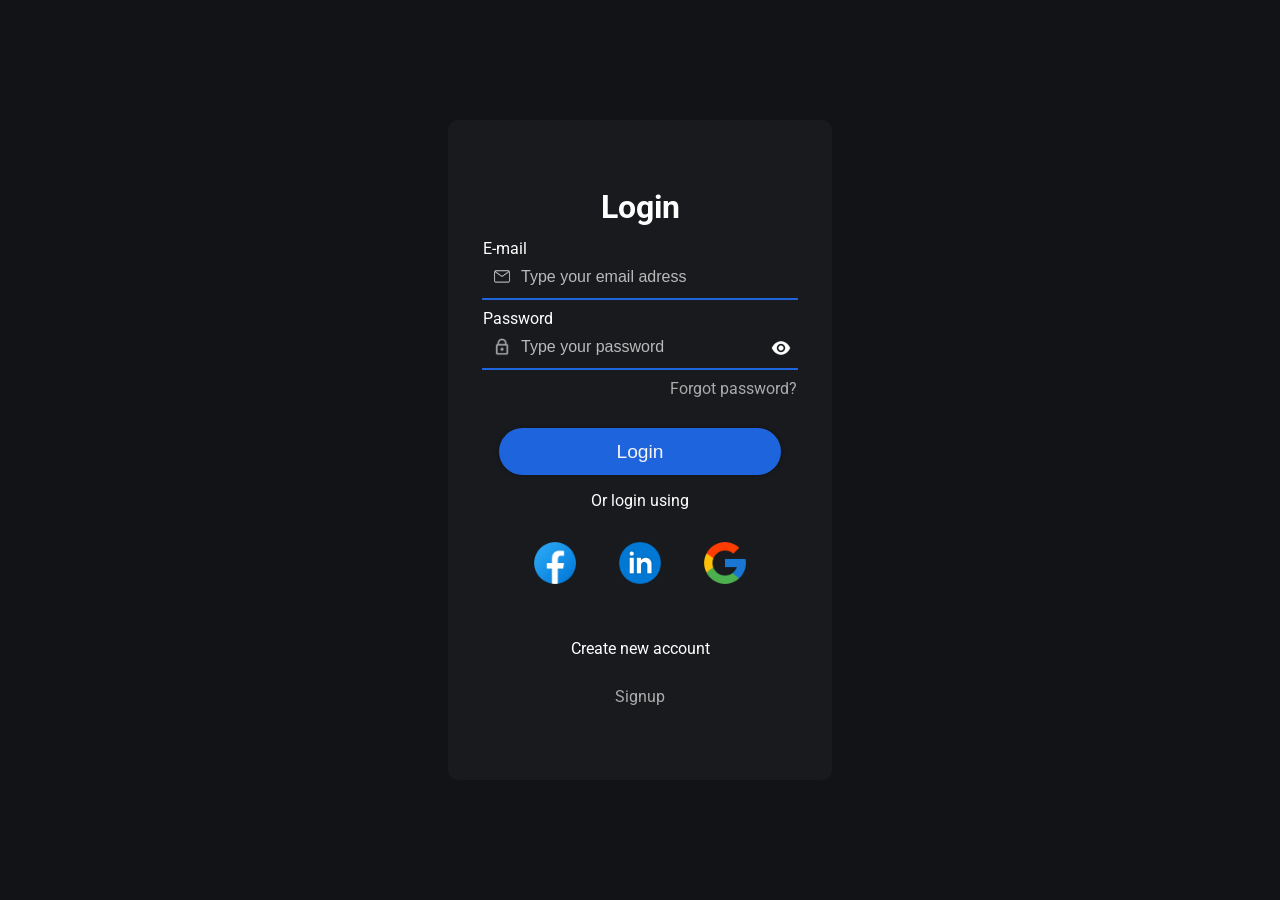
==== templates/login.html @ c8b75212 "Refactor signup and login functionality: separate JavaScript files, update styles, and enhance READM" ====
<!DOCTYPE html>
<html lang="en">
<head>
    <meta charset="UTF-8">
    <meta name="viewport" content="width=device-width, initial-scale=1.0">
    <title>Login Page</title>
    <link rel="stylesheet" href="../static/signup.css">
    <link rel="shortcut icon" href="./favicon.svg" type="image/x-icon">
    <link rel="preconnect" href="https://fonts.googleapis.com">
    <link rel="preconnect" href="https://fonts.gstatic.com" crossorigin>
    <link href="https://fonts.googleapis.com/css2?family=Roboto:ital,wght@0,100..900;1,100..900&display=swap" rel="stylesheet">
    <script src="../static/login.js" defer></script>
</head>
<body>
    <div class="login-form">
        <form action="">
            <div class="form-title">
                <h1>Login</h1>
            </div>

            <div class="input-field">
                <label for="email">E-mail</label>
                <div class="input-container">
                    <img src="../src/email2.png" class="input-icon" alt="mail icon">
                    <input type="email" name="email" id="email" placeholder="Type your email adress" autocomplete="username">
                </div>
                <hr class="hr">
            </div>

            <p id="email-error"></p>

            <div class="input-field">
                <label for="password">Password</label>
                <div class="password-input-container">
                    <img src="../src/lock icon.png" class="input-icon" alt="lock icon">
                    <input type="password" name="password" id="password" placeholder="Type your password" autocomplete="current-password">
                    <img src="../src/show-password.png" id="show-or-hide-password" alt="eye icon">
                </div>

                <hr class="hr">
            </div>
            <p id="password-error"></p>
            

            <a href="#" class="forgot-password-link">Forgot password?</a>

            <button id="login-btn">Login</button>

            <p>Or login using</p>
            <div class="sign-up">
                <div class="login-option">
                    <a href="#"><img class="socail-media-icons" src="../src/facebook.webp" alt="facebook logo"></a>
                    <a href="#"><img class="socail-media-icons" src="../src/linkedin.png" alt="linkedin logo"></a>
                    <a href="#"><img class="socail-media-icons" src="../src/google.png" alt="google logo"></a>
                </div>
            </div>

            <p>Create new account</p>
            <a href="../templates/signup.html" class="signup">Signup</a>

        </form>

    </div>
</body>
</html>
---- static/signup.css ----
* {
    box-sizing: border-box;
}

:root {
    --text-color: rgb(171, 171, 171);
    --text-color-1: rgb(255, 255, 255);
    --placeholder-color:rgb(186, 186, 186);
    --secondary-color: rgb(41, 155, 254);
    --text-font: roboto,Verdana, Geneva, Tahoma, sans-serif;
    --bg-color: whitesmoke;
    --image-size: 50px; 
}

*{
    /* outline: 1px solid red; */
    margin: 0;
    padding: 0;
}

p {
    color: var(--text-color-1);
    text-align: center;
    margin-bottom: 9%;
}

hr {
    background-color: var(--placeholder-color);
    width: 100%;
    margin-top: 3px;
    outline: 1px solid rgb(30, 100, 220);
    border: none;
    transition: background-color 0.5s ease;
}

.hr{
    margin-bottom: 10px;
}

body {
    display: flex;
    justify-content: center;
    align-items: center;
    width: 100%;
    height: 100dvh;
    background-color: #121317;
    margin: 0;
    overflow: hidden;
    font-family: Roboto;
}

.socail-media-icons {
    width: var(--image-size);
}

.input-icon{
    width: 18px;
    margin: 10px;
}

#show-or-hide-password {
    width: 20px;
    margin: 6px;
    margin-bottom: 3px;
    margin-left: 25%;
}

#show-or-hide-password:hover {
    cursor: pointer;
}

/* #form */

.signup-form, .login-form {
    display: flex;
    font-family: var(--text-font);
    background-color: #181A1E;
    justify-content: center;
    align-items: center;
    width: 30%;
    height: 50%;
    min-width: 350px;
    min-height: 660px;
    max-width: 415px;
    max-height: 950px;
    border-radius: 10px;
    padding:0 10px 0 10px;
    margin: auto;
}

#username-error, #password-error, #email-error {
    margin: 0;
}

form {
    display: flex;
    flex-direction: column;
    justify-content: center;
    width: 100%;
    height: 100%;
    padding:0 25px 0 25px;
}

.form-title {
    color: white;
    display: flex;
    justify-content: center;
    margin: 0;
    padding: 0;
    margin: 3% 0 4% 0 ;
}

label {
    color: white;
}

input:focus {
    outline: none;
    box-shadow: none;
    background-color: transparent;
}

input[type="text"],  input[type="password"], input[type="email"] {
    color: white;
    border:none;
    background-color: transparent;
    font-size: medium;
    width: 100%;
    
}

input:user-valid{
    color: rgb(0, 132, 185);
}

input:user-invalid{
    color:red;
}

input:-webkit-autofill,
input:-webkit-autofill:hover, 
input:-webkit-autofill:focus, 
input:-webkit-autofill:active {
    -webkit-box-shadow: 0 0 0 1000px #181A1E inset !important;
    -webkit-text-fill-color: #ffffff !important; 
    transition: background-color 5000s ease-in-out 0s;
}

.input-container{
    display: flex;
    align-items: center;
}

.password-input-container {
    display: grid;
    align-items: center;
    grid-template-columns:38px 1fr 35px;   
}

::placeholder{
    color:var(--placeholder-color);
}

.input-field:focus-within hr {
    background-color: rgba(23, 173, 232, 1);
    height: 1.5px;
}

.forgot-password-link {
    text-align: right;
    text-decoration: none;
    color:var(--text-color);
    margin-bottom: 15px; 
}

.forgot-password-link:hover {
    color: var(--secondary-color);
}

#signup-btn, #login-btn {
    margin-top: 8%;
    text-align: center;
    padding: 4%;
    cursor: pointer;
    border-radius: 30px;
    border: none;
    margin-bottom: 5%;
    background-color: rgb(30, 100, 220);
    color: whitesmoke;
    box-shadow: 0 0 5px rgba(0, 0, 0, 0.285);
    transition: 0.2s ease;
}

#signup-btn, #login-btn {
    font-size: 1.2em;
    margin: 5%;
}

.sign-up {
    display: flex;
    flex-direction: column;
    justify-content: center;
    align-items: center;
    margin: 0;
    margin-bottom: 10%;
}

.sign-up p {
    margin: 0;
    margin-bottom: 5%;
}

.signup-option, .login-option {
    display: flex;
    width: 70%;
    align-items: center;
    justify-content: center;
    justify-content: space-between;
    margin: 0;
}

.login-option {
    margin-bottom: 5%;
}

.login, .signup {
    text-decoration: none;
    color:var(--text-color);
    text-align: center;
    margin-bottom: 5%;
    transition: all 0.2s ease
}

.login:hover, .signup:hover {
    color: var(--secondary-color);
}
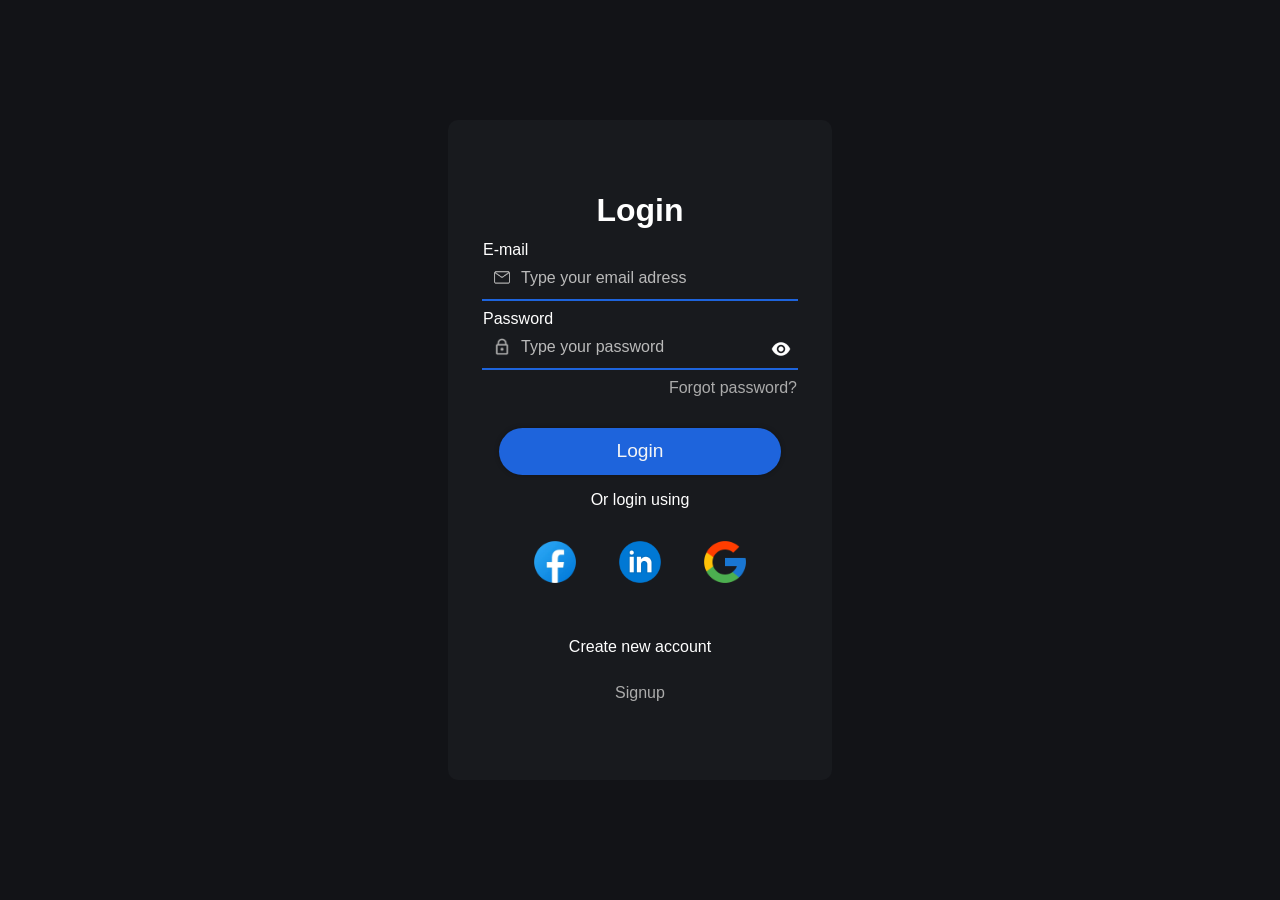
==== commit 89c2e658: "Add login functionality and styles, create login page and update main.js" ====
--- a/templates/login.html
+++ b/templates/login.html
@@ -6,10 +6,8 @@
     <title>Login Page</title>
     <link rel="stylesheet" href="../static/signup.css">
     <link rel="shortcut icon" href="./favicon.svg" type="image/x-icon">
-    <link rel="preconnect" href="https://fonts.googleapis.com">
-    <link rel="preconnect" href="https://fonts.gstatic.com" crossorigin>
-    <link href="https://fonts.googleapis.com/css2?family=Roboto:ital,wght@0,100..900;1,100..900&display=swap" rel="stylesheet">
-    <script src="../static/login.js" defer></script>
+    <script src="../static/main.js" defer></script>
+
 </head>
 <body>
     <div class="login-form">
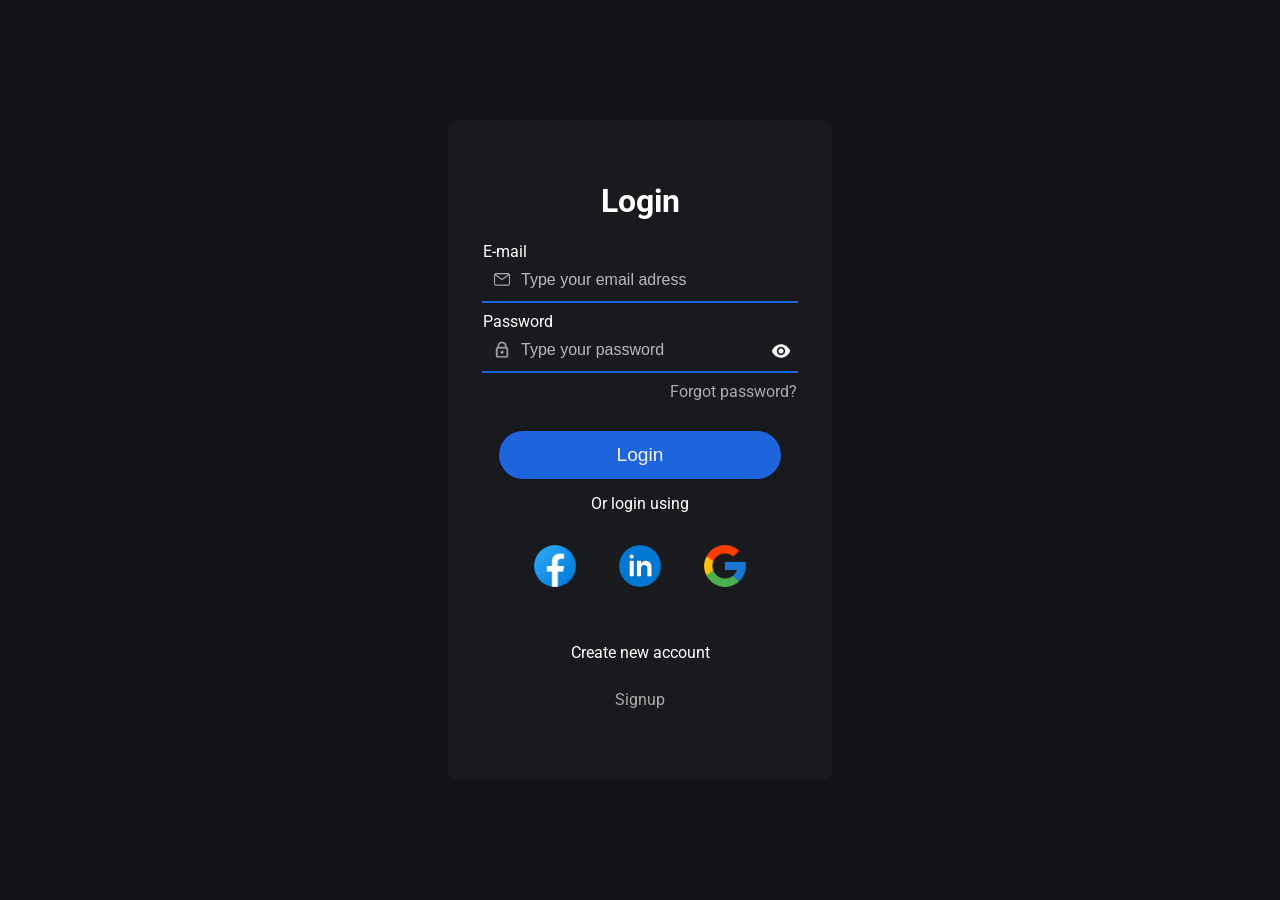
==== commit 0bea7b6b: "session was fixed, it was because of the key in login endpoint was different from the key in auth/me" ====
--- a/templates/login.html
+++ b/templates/login.html
@@ -6,12 +6,14 @@
     <title>Login Page</title>
     <link rel="stylesheet" href="../static/signup.css">
     <link rel="shortcut icon" href="./favicon.svg" type="image/x-icon">
-    <script src="../static/main.js" defer></script>
-
+    <link rel="preconnect" href="https://fonts.googleapis.com">
+    <link rel="preconnect" href="https://fonts.gstatic.com" crossorigin>
+    <link href="https://fonts.googleapis.com/css2?family=Roboto:ital,wght@0,100..900;1,100..900&display=swap" rel="stylesheet">
+    <script src="../static/login.js" defer></script>
 </head>
 <body>
     <div class="login-form">
-        <form action="">
+        <form id="login-form">
             <div class="form-title">
                 <h1>Login</h1>
             </div>
@@ -42,7 +44,7 @@
 
             <a href="#" class="forgot-password-link">Forgot password?</a>
 
-            <button id="login-btn">Login</button>
+            <button id="login-btn" type="click">Login</button>
 
             <p>Or login using</p>
             <div class="sign-up">
--- a/static/signup.css
+++ b/static/signup.css
@@ -107,7 +107,7 @@
     justify-content: center;
     margin: 0;
     padding: 0;
-    margin: 3% 0 4% 0 ;
+    margin: 2% 0 7% 0 ;
 }
 
 label {
